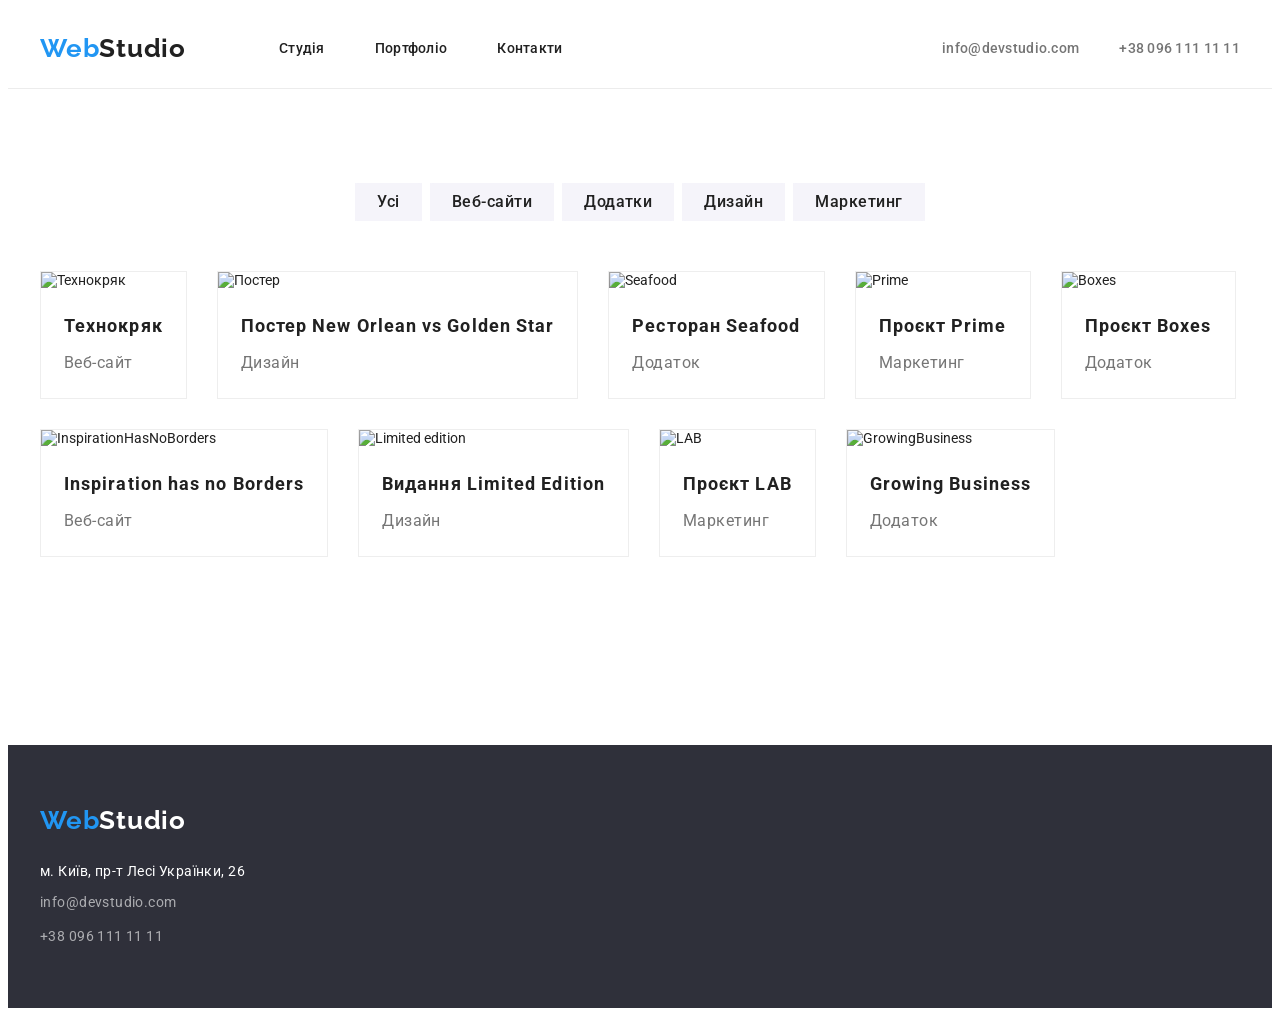
==== portfolio.html @ b3d0643a "Merge 9162e58efedf0355fc0a40fdc72c16f507458ea1 into f60d5aed090811860e480be63fc193bae15590e0" ====
<!DOCTYPE html>
<html lang="en">
<head>
    <meta charset="UTF-8">
    <meta name="viewport" content="width=device-width, initial-scale=1.0">
    <title>Портфоліо</title>
    <link rel="preconnect" href="https://fonts.googleapis.com">
    <link rel="preconnect" href="https://fonts.gstatic.com" crossorigin>
    <link href="https://fonts.googleapis.com/css2?family=Raleway:wght@700&family=Roboto:wght@400;500;700;900&display=swap" rel="stylesheet">
    <link rel="stylesheet" href="css/styles.css">
    <link rel="stylesheet" href="css/modern-normalize.css">   
    </head>
<body>
    <header class="header">
        <div class="container">
        <a href="index.html" class="header-logo">
            Web<span>Studio</span>
        </a>
        <nav>
            <ul class="pages-list">
                <li class="page-link">
                    <a href="index.html">Студія</a>
                </li>
                <li class="page-link">
                    <a href="portfolio.html">Портфоліо</a>
                </li>
                <li class="page-link">
                    <a href="contacts.html">Контакти</a>
                </li>
            </ul>
        </nav>
        <ul class="contacts-info">
            <li>
                <a href="mailto:info@devcare.ua">info@devstudio.com</a>
            </li>
            <li>
                <a href="tel:+380961111111">+38 096 111 11 11</a>
            </li>
        </ul>
        </div>
    </header>
    <main>
        <section class="section portfolio">
            <div class="container">
            <ul class="button-list">
                <li class="button-list-element">
                    <button type="button" class="button-list-buttons">Усі</button>
                </li>
                <li class="button-list-element">
                    <button type="button" class="button-list-buttons">Веб-сайти</button>
                </li>
                <li class="button-list-element">
                    <button type="button" class="button-list-buttons">Додатки</button>
                </li>
                <li class="button-list-element">
                    <button type="button" class="button-list-buttons">Дизайн</button>
                </li>
                <li class="button-list-element">
                    <button type="button" class="button-list-buttons">Маркетинг</button>
                </li>
            </ul>
            <ul class="projects-list">
                <li class="projects-list-element">
                    <img class="projects-list-img" src="img/technoo.jpg" alt="Технокряк" width="370" height="294">
                    <div class="project-info">
                    <h3 class="projects-list-title">Технокряк</h3>
                    <p class="projects-list-text">Веб-сайт</p>
                    </div>
                </li>
                <li class="projects-list-element">
                    <img class="projects-list-img" src="img/neworlean.jpg" alt="Постер" width="370" height="294">
                    <div class="project-info">
                    <h3 class="projects-list-title">Постер New Orlean vs Golden Star</h3>
                    <p class="projects-list-text">Дизайн</p>
                    </div>
                </li>
                <li class="projects-list-element">
                    <img class="projects-list-img" src="img/seafood.jpg" alt="Seafood" width="370" height="294">
                    <div class="project-info">
                    <h3 class="projects-list-title">Ресторан Seafood</h3>
                    <p class="projects-list-text">Додаток</p>
                    </div>
                </li>
                <li class="projects-list-element">
                    <img class="projects-list-img" src="img/prime.jpg" alt="Prime" width="370" height="294">
                    <div class="project-info">
                    <h3 class="projects-list-title">Проєкт Prime</h3>
                    <p class="projects-list-text">Маркетинг</p>
                    </div>
                </li>
                <li class="projects-list-element">
                    <img class="projects-list-img" src="img/boxes.jpg" alt="Boxes" width="370" height="294">
                    <div class="project-info">
                    <h3 class="projects-list-title">Проєкт Boxes</h3>
                    <p class="projects-list-text">Додаток</p>
                    </div>
                </li>
                <li class="projects-list-element">
                    <img class="projects-list-img" src="img/inspiration.jpg" alt="InspirationHasNoBorders" width="370" height="294">
                    <div class="project-info">
                    <h3 class="projects-list-title">Inspiration has no Borders</h3>
                    <p class="projects-list-text">Веб-сайт</p>
                    </div>
                </li>
                <li class="projects-list-element">
                    <img class="projects-list-img" src="img/limited.jpg" alt="Limited edition" width="370" height="294">
                    <div class="project-info">
                    <h3 class="projects-list-title">Видання Limited Edition</h3>
                    <p class="projects-list-text">Дизайн</p>
                    </div>
                </li>
                <li class="projects-list-element">
                    <img class="projects-list-img" src="img/lab.jpg" alt="LAB" width="370" height="294">
                    <div class="project-info">
                    <h3 class="projects-list-title">Проєкт LAB</h3>
                    <p class="projects-list-text">Маркетинг</p>
                    </div>
                </li>
                <li class="projects-list-element">
                    <img class="projects-list-img" src="img/growing.jpg" alt="GrowingBusiness" width="370" height="294">
                    <div class="project-info">
                    <h3 class="projects-list-title">Growing Business</h3>
                    <p class="projects-list-text">Додаток</p>
                    </div>
                </li>
            </ul>
            </div>
        </section>
    </main>
    <footer class="footer">
        <div class="container">
        <a href="index.html" class="footer-logo">
            Web<span>Studio</span>
        </a>
        <address>
            <p class="address">м. Київ, пр-т Лесі Українки, 26</p>
            <ul>
                <li class="footer-contacts">
                    <a href="mailto:info@devstudio.com">info@devstudio.com</a>
                </li>
                <li class="footer-contacts">
                    <a href="tel:+380961111111">+38 096 111 11 11</a>
                </li>
            </ul>
        </address>
        </div>
    </footer>
</body>
</html>
---- css/styles.css ----
:root {
    --black: #212121;
    --white: #ffffff;
    --footer_color: #2f303a;
    --blue: #2196f3;
    --grey: #757575;
    --like_white: #f5f4fa;
    --fonts: "Roboto";
}
    
body {
           font-family: var(--fonts), sans-serif;
    color: var(--black);
    font-style: normal;
    line-height: normal;
    font-size: 14px;
    font-weight: 400;
}

h1, h2, h3, h4, p {
    margin: 0;
}

ul, ol {
    margin: 0;
    padding: 0;
}

li {
    list-style-type: none;
}

address {
    font-style: normal;
}

button {
    font: inherit;
    cursor: pointer;
}

a {
    text-decoration: none;
    color: inherit;
}

.container {
    width: 1200px;
    padding-left: 15px;
    padding-right: 15px;
    margin-left: auto;
    margin-right: auto; 
}

.header {
    height: 80px;
    display: flex;
    align-items: center;
    border-bottom: 1px solid #ececec;
}

.header .container {
    display: flex;
    align-items: center;
}

.header nav {
    margin-left: 93px;
}

.contacts-info {
    display: flex;
    margin-left: auto;
    gap: 40px;
    color: var(--grey);
    font-weight: 500;
    letter-spacing: 0.02em;


    a {
        transition: color 300ms ease-in-out;
    }

    a:hover, a:focus {
        color: var(--blue);
    }
}


.pages-list {
    display: flex;
    gap: 50px;

    a {
        transition: color 300ms ease-in-out;
    }

    a:hover, a:focus {
        color: var(--blue);
    }
}

.page-link {
    a {
        font-weight: 500;
        transition: color 300ms ease-in-out;
        letter-spacing: 0.02em;
    }
    a:hover, a:focus {
        color: var(--blue);
    }
}
.sec1 {
    background-color: var(--footer_color);
    height: 600px;
    display: flex;
    align-items: center;
    text-align: center;
}

.header-logo {
    color: var(--blue);
    > span {
        color: var(--black);
    }
    font-family: Raleway, sans-serif;
    font-size: 26px;
    font-weight: 700;
    letter-spacing: 0.03em;
}

.main-sec1-title {
    color: var(--white);
    text-align: center;
    font-size: 44px;
    font-weight: 900;
    line-height: 1.36;
    letter-spacing: 0.06em;
    text-transform: uppercase;
    margin: auto;
    max-width: 696px;
}

.order-button {
    color: var(--white);
    font-size: 16px;
    font-weight: 700;
    border: none;
    line-height: 1.875;
    letter-spacing: 0.06em;
    border-radius: 4px;
    background: var(--blue);
    box-shadow: 0px 4px 4px 0px rgba(0, 0, 0, 0.15);
    padding: 10px 24px;
    transition: background-color 0.5s;
    cursor: pointer;
    margin-top: 30px;
}

.order-button:hover,
.order-button:focus {
    background-color: var(--blue);
}

.details {
    padding-top: 94px;
    padding-bottom: 94px;
}

.details-list {
    gap: 30px;
    display: flex;
}

.details-list-element {
    max-width: 270px;   
}

.details-list-title {
    font-weight: 700;
    font-size: 14px;
    letter-spacing: 0.03em;
    text-transform: uppercase;
}

.details-list-text {
    color: var(--grey);
    font-size: 14px;
    line-height: 1.71;
    letter-spacing: 0.03em;
    margin-top: 10px;
}

.activities {
    text-align: center;
    padding-bottom: 94px;
}

.activities-title {
    text-align: center;
    font-size: 36px;
    font-weight: 700;
    letter-spacing: 0.03em;
    margin-bottom: 50px;
    
}

.activities-list {
    display: flex;
    gap: 30px;
    justify-content: center;
}

.members {
    background: var(--like_white);
    text-align: center;
    padding-bottom: 94px;
    padding-top: 94px;
}

.members-info {
    padding-bottom: 30px;
}

.members-title {
    font-weight: 700;
    font-size: 36px;
    letter-spacing: 0.03em;
    color: var(--black);
    text-align: center;
    margin-bottom: 50px;
}

.members-list {
    justify-content: center;
    display: flex;
    gap: 30px;
}

.member {
    border-radius: 0px 0px 4px 4px;
    background: var(--white);
    box-shadow: 0px 1px 3px 0px rgba(0, 0, 0, 0.12), 0px 1px 1px 0px rgba(0, 0, 0, 0.14), 0px 2px 1px 0px rgba(0, 0, 0, 0.20);
}

.member-photo {
    margin-bottom: 30px;
}

.member-name{
    text-align: center;
    font-size: 16px;
    font-weight: 500;
    letter-spacing: 0.03em;
    margin-bottom: 10px;
}

.member-spec{
    color: var(--grey);
    text-align: center;
    font-size: 16px;
    letter-spacing: 0.03em;
}

.button-list {  
    margin-bottom: 50px;
    display: flex;
    justify-content: center;
    gap: 8px;
    align-items: center;

    .button-list-element {
    background-color: var(--like_white);
    color: var(--black);
}

button {
    transition: color 300ms ease-in-out, background-color 300ms ease-in-out;
    border: none;
}

button:hover, a:focus {
    color: var(--white);
    background-color: var(--blue);
}
}


.button-list-element {
    background: var(--like_white);
    color: var(--black);
}

button {
    transition: color 300ms ease-in-out, background-color 300ms ease-in-out;
    border: none;
}

button:hover, a:focus {
    color: var(--white);
}

.button-list-buttons {
    color: var(--black);
    background: var(--like_white);
    text-align: center;
    border-radius: 4px;
    font-size: 16px;
    font-weight: 500;
    padding: 6px 22px;
    line-height: 1.62;
    letter-spacing: 0.03em;
}

.projects-list-element {
    border: 1px solid #EEE;
    background: var(--white);
    max-width: 370px;
}

.projects-list-element a{
    display: block;
}

.projects-list-img {
    width: 100%;
}

.projects-list {
    list-style: none;
    display: flex;
    flex-wrap: wrap;
    gap: 30px;
    padding-bottom: 94px;
}

.project-info {
    padding: 20px 23px;
}

.projects-list-title {
    font-size: 18px;
    font-weight: 700;
    line-height: 2;
    letter-spacing: 0.06em;
    margin-bottom: 4px;         
}

.projects-list-text {
    color: var(--grey);
    font-size: 16px;;
    line-height: 1.875;
    letter-spacing: 0.03em;
}

.projects-list-element-text {
    padding: 20px;
    margin: 5px;
}

.footer {
    background-color: var(--footer_color);
}

.footer .container { 
    padding-top: 60px;
    padding-bottom: 60px;
}
    
    .footer-logo {
        color: var(--blue);
        > span {
            color: var(--white);
        }
        font-family: Raleway, sans-serif;
        font-size: 26px;
        font-weight: 700;
        letter-spacing: 0.03em;
        display: inline-block;
        margin-bottom: 28px;
    }

    .footer address ul li:not(:last-child) {
        margin-bottom: 12px;
    }
    .address {
        color: var(--white);
        line-height: 115%;
        letter-spacing: 0.03em;
        margin-bottom: 12px;
    }
    .footer-contacts {
        color: rgba(255,255,255,0.6);
        line-height: 1.6;
        font-style: normal;
        letter-spacing: 0.03em;

        a {
            transition: color 300ms ease-in-out;
        }
        a:hover, a:focus {
            color: var(--blue);
        }
    }

    .portfolio {
        padding-bottom: 94px;
        padding-top: 94px;
    }
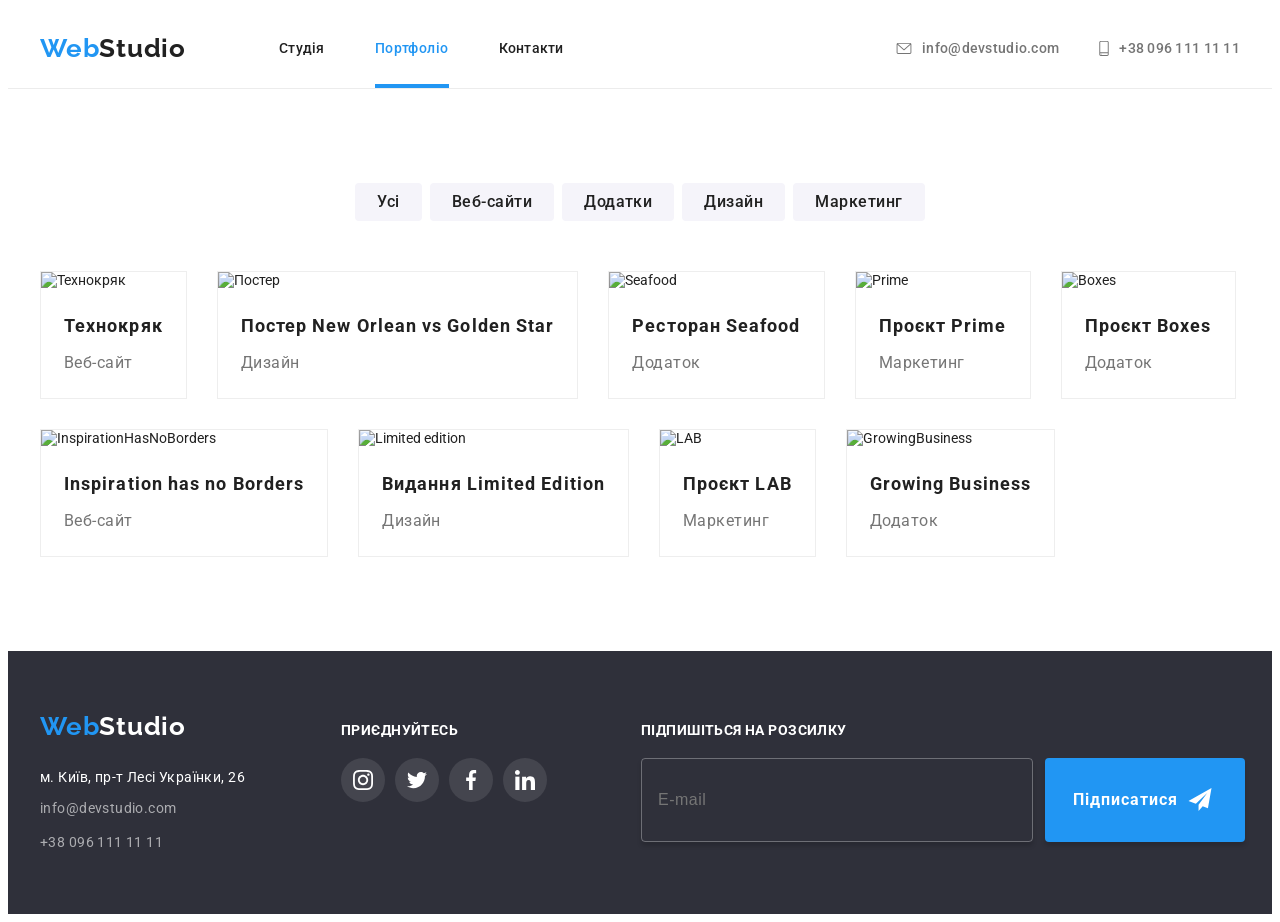
==== commit 30b2878f: "Merge 0ae1a9d1c31da2a1b75b7ce2af7a4370af905260 into cceafec76df90898419808369843868b6c5b30c8" ====
--- a/portfolio.html
+++ b/portfolio.html
@@ -1,149 +1,447 @@
 <!DOCTYPE html>
 <html lang="en">
-<head>
-    <meta charset="UTF-8">
-    <meta name="viewport" content="width=device-width, initial-scale=1.0">
-    <title>Портфоліо</title>
-    <link rel="preconnect" href="https://fonts.googleapis.com">
-    <link rel="preconnect" href="https://fonts.gstatic.com" crossorigin>
-    <link href="https://fonts.googleapis.com/css2?family=Raleway:wght@700&family=Roboto:wght@400;500;700;900&display=swap" rel="stylesheet">
-    <link rel="stylesheet" href="css/styles.css">
-    <link rel="stylesheet" href="css/modern-normalize.css">   
+    <head>
+        <meta charset="UTF-8" />
+        <meta name="viewport" content="width=device-width, initial-scale=1.0" />
+        <title>Портфоліо</title>
+        <link rel="preconnect" href="https://fonts.googleapis.com" />
+        <link rel="preconnect" href="https://fonts.gstatic.com" crossorigin />
+        <link
+            href="https://fonts.googleapis.com/css2?family=Raleway:wght@700&family=Roboto:wght@400;500;700;900&display=swap"
+            rel="stylesheet"
+        />
+        <link rel="stylesheet" href="css/styles.css" />
+        <link rel="stylesheet" href="css/modern-normalize.css" />
     </head>
-<body>
-    <header class="header">
-        <div class="container">
-        <a href="index.html" class="header-logo">
-            Web<span>Studio</span>
-        </a>
-        <nav>
-            <ul class="pages-list">
-                <li class="page-link">
-                    <a href="index.html">Студія</a>
-                </li>
-                <li class="page-link">
-                    <a href="portfolio.html">Портфоліо</a>
-                </li>
-                <li class="page-link">
-                    <a href="contacts.html">Контакти</a>
-                </li>
-            </ul>
-        </nav>
-        <ul class="contacts-info">
-            <li>
-                <a href="mailto:info@devcare.ua">info@devstudio.com</a>
-            </li>
-            <li>
-                <a href="tel:+380961111111">+38 096 111 11 11</a>
-            </li>
-        </ul>
-        </div>
-    </header>
-    <main>
-        <section class="section portfolio">
+    <body>
+        <header class="header">
             <div class="container">
-            <ul class="button-list">
-                <li class="button-list-element">
-                    <button type="button" class="button-list-buttons">Усі</button>
-                </li>
-                <li class="button-list-element">
-                    <button type="button" class="button-list-buttons">Веб-сайти</button>
-                </li>
-                <li class="button-list-element">
-                    <button type="button" class="button-list-buttons">Додатки</button>
-                </li>
-                <li class="button-list-element">
-                    <button type="button" class="button-list-buttons">Дизайн</button>
-                </li>
-                <li class="button-list-element">
-                    <button type="button" class="button-list-buttons">Маркетинг</button>
-                </li>
-            </ul>
-            <ul class="projects-list">
-                <li class="projects-list-element">
-                    <img class="projects-list-img" src="img/technoo.jpg" alt="Технокряк" width="370" height="294">
-                    <div class="project-info">
-                    <h3 class="projects-list-title">Технокряк</h3>
-                    <p class="projects-list-text">Веб-сайт</p>
+                <a href="index.html" class="header-logo">
+                    Web<span>Studio</span>
+                </a>
+                <nav>
+                    <ul class="pages-list">
+                        <li>
+                            <a href="index.html" class="page-link">Студія</a>
+                        </li>
+                        <li>
+                            <a href="portfolio.html" class="page-link-active"
+                                >Портфоліо</a
+                            >
+                        </li>
+                        <li>
+                            <a href="contacts.html" class="page-link"
+                                >Контакти</a
+                            >
+                        </li>
+                    </ul>
+                </nav>
+                <ul class="contacts-info">
+                    <li>
+                        <a
+                            href="mailto:info@devstudio.com"
+                            class="contact-link"
+                        >
+                            <svg class="header-icon" width="16" height="12">
+                                <use
+                                    href="./img/svg/icons.svg#icon-envelope"
+                                ></use>
+                            </svg>
+                            info@devstudio.com</a
+                        >
+                    </li>
+                    <li>
+                        <a href="tel:+380961111111" class="contact-link">
+                            <svg class="header-icon" width="10" height="16">
+                                <use
+                                    href="./img/svg/icons.svg#icon-smartphone"
+                                ></use>
+                            </svg>
+                            +38 096 111 11 11</a
+                        >
+                    </li>
+                </ul>
+            </div>
+        </header>
+        <main>
+            <section class="section portfolio">
+                <div class="container">
+                    <ul class="button-list">
+                        <li class="button-list-element">
+                            <button type="button" class="button-list-buttons">
+                                Усі
+                            </button>
+                        </li>
+                        <li class="button-list-element">
+                            <button type="button" class="button-list-buttons">
+                                Веб-сайти
+                            </button>
+                        </li>
+                        <li class="button-list-element">
+                            <button type="button" class="button-list-buttons">
+                                Додатки
+                            </button>
+                        </li>
+                        <li class="button-list-element">
+                            <button type="button" class="button-list-buttons">
+                                Дизайн
+                            </button>
+                        </li>
+                        <li class="button-list-element">
+                            <button type="button" class="button-list-buttons">
+                                Маркетинг
+                            </button>
+                        </li>
+                    </ul>
+                    <ul class="projects-list">
+                        <li class="projects-list-element">
+                            <a href="#" class="project-link">
+                                <div class="projects-wrap">
+                                    <img
+                                        class="projects-list-img"
+                                        src="img/technoo.jpg"
+                                        alt="Технокряк"
+                                        width="370"
+                                        height="294"
+                                    />
+                                    <p class="projects-text-cover">
+                                        Ресурс пропонує комплексні пропозиції з
+                                        різним рівнем функціоналу та сервісів.
+                                        Все це дозволить відвідувачу отримати
+                                        вичерпні відомості про компанію чи
+                                        приватну особу.
+                                    </p>
+                                </div>
+                                <div class="project-info">
+                                    <h3 class="projects-list-title">
+                                        Технокряк
+                                    </h3>
+                                    <p class="projects-list-text">Веб-сайт</p>
+                                </div>
+                            </a>
+                        </li>
+                        <li class="projects-list-element">
+                            <a href="#" class="project-link">
+                                <div class="projects-wrap">
+                                    <img
+                                        class="projects-list-img"
+                                        src="img/neworlean.jpg"
+                                        alt="Постер"
+                                        width="370"
+                                        height="294"
+                                    />
+                                    <p class="projects-text-cover">
+                                        Ресурс пропонує комплексні пропозиції з
+                                        різним рівнем функціоналу та сервісів.
+                                        Все це дозволить відвідувачу отримати
+                                        вичерпні відомості про компанію чи
+                                        приватну особу.
+                                    </p>
+                                </div>
+                                <div class="project-info">
+                                    <h3 class="projects-list-title">
+                                        Постер New Orlean vs Golden Star
+                                    </h3>
+                                    <p class="projects-list-text">Дизайн</p>
+                                </div>
+                            </a>
+                        </li>
+                        <li class="projects-list-element">
+                            <a href="#" class="project-link">
+                                <div class="projects-wrap">
+                                    <img
+                                        class="projects-list-img"
+                                        src="img/seafood.jpg"
+                                        alt="Seafood"
+                                        width="370"
+                                        height="294"
+                                    />
+                                    <p class="projects-text-cover">
+                                        Ресурс пропонує комплексні пропозиції з
+                                        різним рівнем функціоналу та сервісів.
+                                        Все це дозволить відвідувачу отримати
+                                        вичерпні відомості про компанію чи
+                                        приватну особу.
+                                    </p>
+                                </div>
+                                <div class="project-info">
+                                    <h3 class="projects-list-title">
+                                        Ресторан Seafood
+                                    </h3>
+                                    <p class="projects-list-text">Додаток</p>
+                                </div>
+                            </a>
+                        </li>
+                        <li class="projects-list-element">
+                            <a href="#" class="project-link">
+                                <div class="projects-wrap">
+                                    <img
+                                        class="projects-list-img"
+                                        src="img/prime.jpg"
+                                        alt="Prime"
+                                        width="370"
+                                        height="294"
+                                    />
+                                    <p class="projects-text-cover">
+                                        Ресурс пропонує комплексні пропозиції з
+                                        різним рівнем функціоналу та сервісів.
+                                        Все це дозволить відвідувачу отримати
+                                        вичерпні відомості про компанію чи
+                                        приватну особу.
+                                    </p>
+                                </div>
+                                <div class="project-info">
+                                    <h3 class="projects-list-title">
+                                        Проєкт Prime
+                                    </h3>
+                                    <p class="projects-list-text">Маркетинг</p>
+                                </div>
+                            </a>
+                        </li>
+                        <li class="projects-list-element">
+                            <a href="#" class="project-link">
+                                <div class="projects-wrap">
+                                    <img
+                                        class="projects-list-img"
+                                        src="img/boxes.jpg"
+                                        alt="Boxes"
+                                        width="370"
+                                        height="294"
+                                    />
+                                    <p class="projects-text-cover">
+                                        Ресурс пропонує комплексні пропозиції з
+                                        різним рівнем функціоналу та сервісів.
+                                        Все це дозволить відвідувачу отримати
+                                        вичерпні відомості про компанію чи
+                                        приватну особу.
+                                    </p>
+                                </div>
+                                <div class="project-info">
+                                    <h3 class="projects-list-title">
+                                        Проєкт Boxes
+                                    </h3>
+                                    <p class="projects-list-text">Додаток</p>
+                                </div>
+                            </a>
+                        </li>
+                        <li class="projects-list-element">
+                            <a href="#" class="project-link">
+                                <div class="projects-wrap">
+                                    <img
+                                        class="projects-list-img"
+                                        src="img/inspiration.jpg"
+                                        alt="InspirationHasNoBorders"
+                                        width="370"
+                                        height="294"
+                                    />
+                                    <p class="projects-text-cover">
+                                        Ресурс пропонує комплексні пропозиції з
+                                        різним рівнем функціоналу та сервісів.
+                                        Все це дозволить відвідувачу отримати
+                                        вичерпні відомості про компанію чи
+                                        приватну особу.
+                                    </p>
+                                </div>
+                                <div class="project-info">
+                                    <h3 class="projects-list-title">
+                                        Inspiration has no Borders
+                                    </h3>
+                                    <p class="projects-list-text">Веб-сайт</p>
+                                </div>
+                            </a>
+                        </li>
+                        <li class="projects-list-element">
+                            <a href="#" class="project-link">
+                                <div class="projects-wrap">
+                                    <img
+                                        class="projects-list-img"
+                                        src="img/limited.jpg"
+                                        alt="Limited edition"
+                                        width="370"
+                                        height="294"
+                                    />
+                                    <p class="projects-text-cover">
+                                        Ресурс пропонує комплексні пропозиції з
+                                        різним рівнем функціоналу та сервісів.
+                                        Все це дозволить відвідувачу отримати
+                                        вичерпні відомості про компанію чи
+                                        приватну особу.
+                                    </p>
+                                </div>
+                                <div class="project-info">
+                                    <h3 class="projects-list-title">
+                                        Видання Limited Edition
+                                    </h3>
+                                    <p class="projects-list-text">Дизайн</p>
+                                </div>
+                            </a>
+                        </li>
+                        <li class="projects-list-element">
+                            <a href="#" class="project-link">
+                                <div class="projects-wrap">
+                                    <img
+                                        class="projects-list-img"
+                                        src="img/lab.jpg"
+                                        alt="LAB"
+                                        width="370"
+                                        height="294"
+                                    />
+                                    <p class="projects-text-cover">
+                                        Ресурс пропонує комплексні пропозиції з
+                                        різним рівнем функціоналу та сервісів.
+                                        Все це дозволить відвідувачу отримати
+                                        вичерпні відомості про компанію чи
+                                        приватну особу.
+                                    </p>
+                                </div>
+                                <div class="project-info">
+                                    <h3 class="projects-list-title">
+                                        Проєкт LAB
+                                    </h3>
+                                    <p class="projects-list-text">Маркетинг</p>
+                                </div>
+                            </a>
+                        </li>
+                        <li class="projects-list-element">
+                            <a href="#" class="project-link">
+                                <div class="projects-wrap">
+                                    <img
+                                        class="projects-list-img"
+                                        src="img/growing.jpg"
+                                        alt="GrowingBusiness"
+                                        width="370"
+                                        height="294"
+                                    />
+                                    <p class="projects-text-cover">
+                                        Ресурс пропонує комплексні пропозиції з
+                                        різним рівнем функціоналу та сервісів.
+                                        Все це дозволить відвідувачу отримати
+                                        вичерпні відомості про компанію чи
+                                        приватну особу.
+                                    </p>
+                                </div>
+                                <div class="project-info">
+                                    <h3 class="projects-list-title">
+                                        Growing Business
+                                    </h3>
+                                    <p class="projects-list-text">Додаток</p>
+                                </div>
+                            </a>
+                        </li>
+                    </ul>
+                </div>
+            </section>
+        </main>
+        <footer class="footer">
+            <div class="container">
+                <div class="footer-wrapper">
+                    <div class="footer-info">
+                        <a href="index.html" class="footer-logo">
+                            Web<span>Studio</span>
+                        </a>
+                        <address>
+                            <p class="address">
+                                м. Київ, пр-т Лесі Українки, 26
+                            </p>
+                            <ul>
+                                <li class="footer-contacts">
+                                    <a href="mailto:info@devstudio.com"
+                                        >info@devstudio.com</a
+                                    >
+                                </li>
+                                <li class="footer-contacts">
+                                    <a href="tel:+380961111111"
+                                        >+38 096 111 11 11</a
+                                    >
+                                </li>
+                            </ul>
+                        </address>
                     </div>
-                </li>
-                <li class="projects-list-element">
-                    <img class="projects-list-img" src="img/neworlean.jpg" alt="Постер" width="370" height="294">
-                    <div class="project-info">
-                    <h3 class="projects-list-title">Постер New Orlean vs Golden Star</h3>
-                    <p class="projects-list-text">Дизайн</p>
+                    <div class="footer-social">
+                        <p class="footer-joinus">Приєднуйтесь</p>
+                        <ul class="footer-social-links">
+                            <li>
+                                <a
+                                    class="footer-social-links-icons"
+                                    href="https://www.instagram.com"
+                                    rel="nofollow"
+                                >
+                                    <svg width="20" height="20">
+                                        <use
+                                            href="./img/svg/icons.svg#icon-instagram"
+                                        ></use>
+                                    </svg>
+                                </a>
+                            </li>
+                            <li>
+                                <a
+                                    class="footer-social-links-icons"
+                                    href="https://x.com"
+                                    rel="nofollow"
+                                >
+                                    <svg width="20" height="20">
+                                        <use
+                                            href="./img/svg/icons.svg#icon-twitter"
+                                        ></use>
+                                    </svg>
+                                </a>
+                            </li>
+                            <li>
+                                <a
+                                    class="footer-social-links-icons"
+                                    href="https://www.facebook.com"
+                                    rel="nofollow"
+                                >
+                                    <svg width="20" height="20">
+                                        <use
+                                            href="./img/svg/icons.svg#icon-facebook"
+                                        ></use>
+                                    </svg>
+                                </a>
+                            </li>
+                            <li>
+                                <a
+                                    class="footer-social-links-icons"
+                                    href="https://linkedin.com"
+                                    rel="nofollow"
+                                >
+                                    <svg width="20" height="20">
+                                        <use
+                                            href="./img/svg/icons.svg#icon-linkedin"
+                                        ></use>
+                                    </svg>
+                                </a>
+                            </li>
+                        </ul>
                     </div>
-                </li>
-                <li class="projects-list-element">
-                    <img class="projects-list-img" src="img/seafood.jpg" alt="Seafood" width="370" height="294">
-                    <div class="project-info">
-                    <h3 class="projects-list-title">Ресторан Seafood</h3>
-                    <p class="projects-list-text">Додаток</p>
+                    <div class="subscribe">
+                        <p class="subscribe-text">Підпишіться на розсилку</p>
+                        <form class="subscribe-form">
+                            <label class="subscribe-label-input">
+                                <span class="visually-hidden">Email</span>
+                                <input
+                                    type="email"
+                                    class="subscribe-input"
+                                    required
+                                    placeholder="E-mail"
+                                />
+                            </label>
+                            <button type="submit" class="subscribe-btn">
+                                Підписатися
+                                <svg
+                                    class="subscribe-btn-svg"
+                                    width="24"
+                                    height="24"
+                                >
+                                    <use
+                                        href="./img/svg/icons.svg#icon-send"
+                                    ></use>
+                                </svg>
+                            </button>
+                        </form>
                     </div>
-                </li>
-                <li class="projects-list-element">
-                    <img class="projects-list-img" src="img/prime.jpg" alt="Prime" width="370" height="294">
-                    <div class="project-info">
-                    <h3 class="projects-list-title">Проєкт Prime</h3>
-                    <p class="projects-list-text">Маркетинг</p>
-                    </div>
-                </li>
-                <li class="projects-list-element">
-                    <img class="projects-list-img" src="img/boxes.jpg" alt="Boxes" width="370" height="294">
-                    <div class="project-info">
-                    <h3 class="projects-list-title">Проєкт Boxes</h3>
-                    <p class="projects-list-text">Додаток</p>
-                    </div>
-                </li>
-                <li class="projects-list-element">
-                    <img class="projects-list-img" src="img/inspiration.jpg" alt="InspirationHasNoBorders" width="370" height="294">
-                    <div class="project-info">
-                    <h3 class="projects-list-title">Inspiration has no Borders</h3>
-                    <p class="projects-list-text">Веб-сайт</p>
-                    </div>
-                </li>
-                <li class="projects-list-element">
-                    <img class="projects-list-img" src="img/limited.jpg" alt="Limited edition" width="370" height="294">
-                    <div class="project-info">
-                    <h3 class="projects-list-title">Видання Limited Edition</h3>
-                    <p class="projects-list-text">Дизайн</p>
-                    </div>
-                </li>
-                <li class="projects-list-element">
-                    <img class="projects-list-img" src="img/lab.jpg" alt="LAB" width="370" height="294">
-                    <div class="project-info">
-                    <h3 class="projects-list-title">Проєкт LAB</h3>
-                    <p class="projects-list-text">Маркетинг</p>
-                    </div>
-                </li>
-                <li class="projects-list-element">
-                    <img class="projects-list-img" src="img/growing.jpg" alt="GrowingBusiness" width="370" height="294">
-                    <div class="project-info">
-                    <h3 class="projects-list-title">Growing Business</h3>
-                    <p class="projects-list-text">Додаток</p>
-                    </div>
-                </li>
-            </ul>
+                </div>
             </div>
-        </section>
-    </main>
-    <footer class="footer">
-        <div class="container">
-        <a href="index.html" class="footer-logo">
-            Web<span>Studio</span>
-        </a>
-        <address>
-            <p class="address">м. Київ, пр-т Лесі Українки, 26</p>
-            <ul>
-                <li class="footer-contacts">
-                    <a href="mailto:info@devstudio.com">info@devstudio.com</a>
-                </li>
-                <li class="footer-contacts">
-                    <a href="tel:+380961111111">+38 096 111 11 11</a>
-                </li>
-            </ul>
-        </address>
-        </div>
-    </footer>
-</body>
-</html>+        </footer>
+    </body>
+</html>
--- a/css/styles.css
+++ b/css/styles.css
@@ -7,9 +7,9 @@
     --like_white: #f5f4fa;
     --fonts: "Roboto";
 }
-    
+
 body {
-           font-family: var(--fonts), sans-serif;
+    font-family: var(--fonts), sans-serif;
     color: var(--black);
     font-style: normal;
     line-height: normal;
@@ -17,11 +17,16 @@
     font-weight: 400;
 }
 
-h1, h2, h3, h4, p {
+h1,
+h2,
+h3,
+h4,
+p {
     margin: 0;
 }
 
-ul, ol {
+ul,
+ol {
     margin: 0;
     padding: 0;
 }
@@ -49,7 +54,7 @@
     padding-left: 15px;
     padding-right: 15px;
     margin-left: auto;
-    margin-right: auto; 
+    margin-right: auto;
 }
 
 .header {
@@ -76,46 +81,69 @@
     font-weight: 500;
     letter-spacing: 0.02em;
 
-
     a {
         transition: color 300ms ease-in-out;
     }
 
-    a:hover, a:focus {
+    a:hover,
+    a:focus {
         color: var(--blue);
     }
 }
 
-
 .pages-list {
     display: flex;
     gap: 50px;
-
-    a {
-        transition: color 300ms ease-in-out;
-    }
-
-    a:hover, a:focus {
-        color: var(--blue);
-    }
 }
 
 .page-link {
-    a {
-        font-weight: 500;
-        transition: color 300ms ease-in-out;
-        letter-spacing: 0.02em;
-    }
-    a:hover, a:focus {
-        color: var(--blue);
-    }
-}
+    position: relative;
+    color: #212121;
+    text-decoration: none;
+    line-height: 1.14;
+    font-weight: 500;
+    transition: color 250ms cubic-bezier(0.4, 0, 0.2, 1);
+    letter-spacing: 0.02em;
+}
+
+.page-link-active {
+    position: relative;
+    font-size: 14px;
+    font-weight: 500;
+    letter-spacing: 0.03em;
+    word-wrap: break-word;
+    color: var(--blue);
+}
+
+.page-link:hover,
+.page-link:focus,
+.page-link.current {
+    color: var(--blue);
+}
+
+.page-link-active::after {
+    position: absolute;
+    content: "";
+    bottom: -32px;
+    display: block;
+    left: 0;
+    border: 2px;
+    width: 100%;
+    height: 4px;
+    background-color: var(--blue);
+}
+
 .sec1 {
     background-color: var(--footer_color);
     height: 600px;
     display: flex;
     align-items: center;
     text-align: center;
+    justify-content: center;
+    flex-direction: column;
+    background: linear-gradient(rgba(47, 48, 58, 0.4), rgba(47, 48, 58, 0.4)),
+        url("../img/backgroundformain.jpg");
+    background-size: cover;
 }
 
 .header-logo {
@@ -173,7 +201,7 @@
 }
 
 .details-list-element {
-    max-width: 270px;   
+    max-width: 270px;
 }
 
 .details-list-title {
@@ -190,6 +218,15 @@
     letter-spacing: 0.03em;
     margin-top: 10px;
 }
+.details-list-icon {
+    display: flex;
+    justify-content: center;
+    align-items: center;
+    padding: 25px 100px;
+    margin-bottom: 30px;
+    background-color: var(--like_white);
+    border-radius: 4px;
+}
 
 .activities {
     text-align: center;
@@ -202,13 +239,44 @@
     font-weight: 700;
     letter-spacing: 0.03em;
     margin-bottom: 50px;
-    
 }
 
 .activities-list {
     display: flex;
     gap: 30px;
     justify-content: center;
+}
+
+.activities-list-element {
+    position: relative;
+}
+
+.activities-list-element img {
+    display: block;
+}
+
+.activities-box {
+    display: flex;
+    height: 70px;
+    align-content: space-around;
+    justify-content: space-around;
+    align-items: center;
+    position: absolute;
+    width: 100%;
+    left: 0;
+    bottom: 0;
+    padding: 27px 0;
+    background: rgba(47, 48, 58, 0.8);
+}
+
+.activities-text {
+    font-size: 14px;
+    font-weight: 700;
+    line-height: 1.14;
+    text-align: center;
+    text-transform: uppercase;
+    letter-spacing: 0.03em;
+    color: var(--white);
 }
 
 .members {
@@ -219,7 +287,7 @@
 }
 
 .members-info {
-    padding-bottom: 30px;
+    padding: 30px;
 }
 
 .members-title {
@@ -240,14 +308,11 @@
 .member {
     border-radius: 0px 0px 4px 4px;
     background: var(--white);
-    box-shadow: 0px 1px 3px 0px rgba(0, 0, 0, 0.12), 0px 1px 1px 0px rgba(0, 0, 0, 0.14), 0px 2px 1px 0px rgba(0, 0, 0, 0.20);
-}
-
-.member-photo {
-    margin-bottom: 30px;
-}
-
-.member-name{
+    box-shadow: 0px 1px 3px 0px rgba(0, 0, 0, 0.12),
+        0px 1px 1px 0px rgba(0, 0, 0, 0.14), 0px 2px 1px 0px rgba(0, 0, 0, 0.2);
+}
+
+.member-name {
     text-align: center;
     font-size: 16px;
     font-weight: 500;
@@ -255,23 +320,60 @@
     margin-bottom: 10px;
 }
 
-.member-spec{
+.member-spec {
     color: var(--grey);
     text-align: center;
     font-size: 16px;
     letter-spacing: 0.03em;
 }
 
-.button-list {  
+.members-social-links {
+    display: flex;
+    justify-content: space-between;
+    margin-top: 16px;
+}
+
+.members-social-links li {
+    width: 44px;
+    height: 44px;
+}
+
+.social-links-icons {
+    display: flex;
+    justify-content: center;
+    align-items: center;
+    width: 100%;
+    height: 100%;
+    border-radius: 50%;
+    color: #afb1b8;
+    fill: currentColor;
+    transition: color 300ms ease-in-out, background-color 300ms ease-in-out;
+}
+
+a.social-links-icons:hover,
+a.social-links-icons:focus {
+    background-color: var(--blue);
+    color: var(--white);
+    outline: none;
+}
+
+.button-list {
     margin-bottom: 50px;
     display: flex;
     justify-content: center;
     gap: 8px;
     align-items: center;
 
-    .button-list-element {
-    background-color: var(--like_white);
-    color: var(--black);
+    button {
+        transition: color 300ms ease-in-out, background-color 300ms ease-in-out;
+        border: none;
+    }
+
+    button:hover,
+    a:focus {
+        color: var(--white);
+        background-color: var(--blue);
+    }
 }
 
 button {
@@ -279,24 +381,8 @@
     border: none;
 }
 
-button:hover, a:focus {
-    color: var(--white);
-    background-color: var(--blue);
-}
-}
-
-
-.button-list-element {
-    background: var(--like_white);
-    color: var(--black);
-}
-
-button {
-    transition: color 300ms ease-in-out, background-color 300ms ease-in-out;
-    border: none;
-}
-
-button:hover, a:focus {
+button:hover,
+button:focus {
     color: var(--white);
 }
 
@@ -312,14 +398,23 @@
     letter-spacing: 0.03em;
 }
 
+.button-list-buttons:hover,
+.button-list-buttons:focus {
+    background-color: var(--blue);
+    color: var(--white);
+    box-shadow: 0px 3px 1px rgba(0, 0, 0, 0.1), 0px 1px 2px rgba(0, 0, 0, 0.08),
+        0px 2px 2px rgba(0, 0, 0, 0.12);
+}
+
 .projects-list-element {
-    border: 1px solid #EEE;
+    border: 1px solid #eee;
     background: var(--white);
     max-width: 370px;
 }
 
-.projects-list-element a{
-    display: block;
+.projects-list-element a {
+    display: inline-block;
+    transition: box-shadow 300ms ease-in-out;
 }
 
 .projects-list-img {
@@ -331,7 +426,6 @@
     display: flex;
     flex-wrap: wrap;
     gap: 30px;
-    padding-bottom: 94px;
 }
 
 .project-info {
@@ -343,12 +437,12 @@
     font-weight: 700;
     line-height: 2;
     letter-spacing: 0.06em;
-    margin-bottom: 4px;         
+    margin-bottom: 4px;
 }
 
 .projects-list-text {
     color: var(--grey);
-    font-size: 16px;;
+    font-size: 16px;
     line-height: 1.875;
     letter-spacing: 0.03em;
 }
@@ -358,54 +452,474 @@
     margin: 5px;
 }
 
+.project-link {
+    display: block;
+    text-decoration: none;
+}
+
+.project-link:hover,
+.project-link:focus {
+    box-shadow: 0px 1px 1px rgba(0, 0, 0, 0.12), 0px 4px 4px rgba(0, 0, 0, 0.06),
+        1px 4px 6px rgba(0, 0, 0, 0.16);
+}
+
+.projects-wrap {
+    position: relative;
+    overflow: hidden;
+}
+
+.projects-text-cover {
+    position: absolute;
+    top: 0;
+    left: 0;
+    height: 101%;
+    width: 100%;
+    font-size: 18px;
+    line-height: 1.56;
+    background-color: rgba(33, 150, 243, 0.9);
+    color: #ffffff;
+    padding: 63px 24px;
+    transform: translateY(100%);
+    transition: transform 250ms cubic-bezier(0.4, 0, 0.2, 1);
+}
+
+.projects-list-element:hover .projects-text-cover,
+.projects-list-element:focus .projects-text-cover {
+    transform: translateY(0);
+}
+
 .footer {
     background-color: var(--footer_color);
 }
 
-.footer .container { 
+.footer .container {
     padding-top: 60px;
     padding-bottom: 60px;
 }
-    
-    .footer-logo {
+
+.footer-logo {
+    color: var(--blue);
+    > span {
+        color: var(--white);
+    }
+    font-family: Raleway, sans-serif;
+    font-size: 26px;
+    font-weight: 700;
+    letter-spacing: 0.03em;
+    display: inline-block;
+    margin-bottom: 28px;
+}
+
+.footer address ul li:not(:last-child) {
+    margin-bottom: 12px;
+}
+.address {
+    width: 207px;
+    color: var(--white);
+    line-height: 115%;
+    letter-spacing: 0.03em;
+    margin-bottom: 12px;
+}
+.footer-contacts {
+    color: rgba(255, 255, 255, 0.6);
+    line-height: 1.6;
+    font-style: normal;
+    letter-spacing: 0.03em;
+
+    a {
+        transition: color 300ms ease-in-out;
+    }
+    a:hover,
+    a:focus {
         color: var(--blue);
-        > span {
-            color: var(--white);
-        }
-        font-family: Raleway, sans-serif;
-        font-size: 26px;
-        font-weight: 700;
-        letter-spacing: 0.03em;
-        display: inline-block;
-        margin-bottom: 28px;
     }
-
-    .footer address ul li:not(:last-child) {
-        margin-bottom: 12px;
-    }
-    .address {
-        color: var(--white);
-        line-height: 115%;
-        letter-spacing: 0.03em;
-        margin-bottom: 12px;
-    }
-    .footer-contacts {
-        color: rgba(255,255,255,0.6);
-        line-height: 1.6;
-        font-style: normal;
-        letter-spacing: 0.03em;
-
-        a {
-            transition: color 300ms ease-in-out;
-        }
-        a:hover, a:focus {
-            color: var(--blue);
-        }
-    }
-
-    .portfolio {
-        padding-bottom: 94px;
-        padding-top: 94px;
-    }
-    
-    
+}
+
+.footer-joinus {
+    color: var(--white);
+    font-weight: 700;
+    letter-spacing: 0.03em;
+    text-transform: uppercase;
+    margin-bottom: 20px;
+}
+
+.footer-social-links {
+    display: flex;
+    width: 100%;
+    gap: 10px;
+    justify-content: center;
+}
+
+.footer-social-links li {
+    height: 44px;
+    width: 44px;
+}
+
+.footer-social-links-icons {
+    display: flex;
+    align-items: center;
+    justify-content: center;
+    width: 100%;
+    height: 100%;
+    border-radius: 50%;
+    background: rgba(255, 255, 255, 0.1);
+    color: var(--white);
+    fill: currentColor;
+    transition: color 0.5s, background-color 0.5s;
+}
+
+.footer-social-links-icons:hover,
+.footer-social-links-icons:focus {
+    color: var(--white);
+    background-color: var(--blue);
+    fill: currentColor;
+}
+
+.portfolio {
+    padding-bottom: 94px;
+    padding-top: 94px;
+}
+
+.contact-link {
+    color: var(--grey);
+    display: flex;
+    align-items: center;
+    font-weight: 500;
+    letter-spacing: 0.02em;
+    transition: color 300ms ease-in-out;
+}
+
+.header-icon {
+    margin-right: 10px;
+    align-self: center;
+    fill: currentColor;
+}
+
+.client {
+    width: 170px;
+}
+.top-clients {
+    text-align: center;
+    padding: 94px 0;
+    margin: 0;
+}
+
+.top-clients-list {
+    display: flex;
+    gap: 30px;
+    justify-content: center;
+}
+
+.top-clients-title {
+    color: var(--black);
+    font-size: 36px;
+    font-weight: 700;
+    letter-spacing: 0.03em;
+    margin-bottom: 50px;
+    word-wrap: break-word;
+}
+
+.client a {
+    width: 100%;
+    height: 92px;
+    border-radius: 4px;
+    border: 1px #afb1b8 solid;
+    display: flex;
+    justify-content: center;
+    align-items: center;
+    color: #afb1b8;
+    transition: color 0.5s, border 0.5s;
+}
+
+.client a:hover,
+.client a:focus {
+    color: var(--blue);
+    border: 1px var(--blue) solid;
+}
+
+.client-logo {
+    width: 106px;
+    height: 60px;
+    fill: currentColor;
+    transition: fill 0.5s;
+}
+
+.footer-wrapper {
+    display: flex;
+    align-items: baseline;
+    gap: 94px;
+}
+
+.backdrop {
+    position: fixed;
+    top: 0;
+    left: 0;
+    width: 100%;
+    height: 100%;
+    background-color: rgba(0, 0, 0, 0.2);
+    opacity: 1;
+    transition-duration: 250ms;
+    transition-timing-function: cubic-bezier(0.4, 0, 0.2, 1);
+    z-index: 1;
+}
+
+.backdrop.is-hidden {
+    opacity: 0;
+    pointer-events: none;
+}
+
+.modal {
+    position: absolute;
+    top: 50%;
+    left: 50%;
+    transform: translate(-50%, -50%);
+    padding: 40px;
+    min-width: 528px;
+    min-height: 581px;
+    background-color: var(--white);
+    opacity: 1;
+    border-radius: 4px;
+    box-shadow: 0px 2px 1px 0px rgba(0, 0, 0, 0.2),
+        0px 1px 1px 0px rgba(0, 0, 0, 0.14), 0px 1px 3px 0px rgba(0, 0, 0, 0.12);
+    transition-duration: 250ms;
+    transition-timing-function: cubic-bezier(0.4, 0, 0.2, 1);
+}
+
+.modal-close-btn {
+    display: flex;
+    position: absolute;
+    top: 8px;
+    right: 8px;
+    width: 30px;
+    height: 30px;
+    align-items: center;
+    border-radius: 50%;
+    background-color: var(--white);
+    border: 1px solid rgba(0, 0, 0, 0.1);
+    cursor: pointer;
+}
+
+.modal_icon {
+    width: 18px;
+    height: 18px;
+    fill: var(--black);
+    transition: fill 0.5s;
+}
+
+.modal-close-btn:hover .modal_icon,
+.modal-close-btn:focus .modal_icon {
+    fill: var(--blue);
+}
+
+.modal-form {
+    display: flex;
+    flex-wrap: wrap;
+    flex-direction: column;
+}
+
+.modal-title {
+    color: var(--black);
+    font-size: 20px;
+    font-weight: 700;
+    letter-spacing: 0.03em;
+    margin-bottom: 12px;
+    text-align: center;
+}
+
+.label-text {
+    display: block;
+    margin-bottom: 4px;
+}
+
+.form-label {
+    outline: none;
+}
+.form-li {
+    margin-top: 5px;
+    margin-bottom: 5px;
+}
+
+.form-input {
+    border: 1px solid rgba(33, 33, 33, 0.2);
+    border-radius: 4px;
+    width: 100%;
+    height: 40px;
+    padding-left: 42px;
+    cursor: pointer;
+    outline: none;
+    transition: border-color 250ms cubic-bezier(0.4, 0, 0.2, 1),
+        fill 250ms cubic-bezier(0.4, 0, 0.2, 1);
+}
+
+.form_textarea {
+    height: 120px;
+    width: 100%;
+    border-radius: 4px;
+    border: 1px #21212133 solid;
+    font-size: 12px;
+    font-weight: 400;
+    letter-spacing: 0.01em;
+    padding: 11px 12px;
+    resize: none;
+}
+
+.form-input:focus + .form-icon,
+.form-input:hover + .form-icon {
+    color: var(--blue);
+}
+
+.form-input:hover,
+.form-input:focus,
+.form_textarea:hover,
+.form_textarea:focus {
+    outline: 1px var(--blue) solid;
+}
+
+.form-label {
+    color: var(--grey);
+    font-size: 12px;
+    font-weight: 400;
+    letter-spacing: 0.01em;
+    position: relative;
+}
+
+.form-label:not(:first-child) {
+    margin-top: 10px;
+}
+
+.form-icon {
+    position: absolute;
+    color: var(--black);
+    bottom: 11px;
+    left: 12px;
+    transition: color 300ms ease-in-out;
+}
+
+.checkbox-div {
+    margin-top: 20px;
+    justify-content: center;
+    display: flex;
+    gap: 9px;
+}
+
+.form-a {
+    text-decoration: underline;
+    color: var(--blue);
+}
+
+.input-accept:checked + .label-accept::before {
+    user-select: none;
+    background-color: var(--blue);
+    border: none;
+    background-image: url(../img/svg/icons.svg#icon-check);
+    background-repeat: no-repeat;
+    background-position: center;
+}
+.input-accept:focus + .label-accept::before {
+    user-select: none;
+    border-color: var(--blue);
+}
+.button-form-div {
+    display: inline-block;
+    text-align: center;
+    margin-top: 30px;
+}
+
+.form-button {
+    background: var(--blue);
+    box-shadow: 0px 4px 4px rgba(0, 0, 0, 0.15);
+    border-radius: 4px;
+    border: none;
+    cursor: pointer;
+    padding: 10px 52px;
+    color: var(--white);
+    font-size: 16px;
+    font-weight: 700;
+    line-height: 1.875;
+    letter-spacing: 0.06em;
+    transition: background-color 300ms ease-in-out;
+}
+
+.form-button:hover,
+.form-button:focus {
+    background: var(--light_blue);
+}
+
+.subscribe {
+    flex-grow: 1;
+}
+
+.subscribe-form {
+    display: flex;
+}
+
+.subscribe-label-input {
+    flex-grow: 1;
+}
+.subscribe-input {
+    width: 358px;
+    height: 50px;
+    background: rgba(33, 150, 243, 0);
+    box-shadow: 0px 4px 4px rgba(0, 0, 0, 0.15);
+    border-radius: 4px;
+    border: 1px rgba(255, 255, 255, 0.3) solid;
+    padding: 16px 16px 16px 16px;
+    font-size: 16px;
+    line-height: 1.25;
+    letter-spacing: 0.03em;
+    color: rgba(255, 255, 255, 0.6);
+}
+
+.subscribe-btn {
+    width: 200px;
+    background: var(--blue);
+    box-shadow: 0px 4px 4px rgba(0, 0, 0, 0.15);
+    border-radius: 4px;
+    border: none;
+    padding: 10px 28px;
+    margin-left: 12px;
+    font-size: 16px;
+    font-weight: 700;
+    line-height: 1.875;
+    letter-spacing: 0.06em;
+    color: var(--white);
+    display: flex;
+    align-items: center;
+    transition: background-color 300ms ease-in-out;
+}
+
+.subscribe-btn:hover,
+.subscribe-btn:focus {
+    background-color: var(--light_blue);
+}
+
+.subscribe-text {
+    height: 207px;
+    height: 16px;
+    color: var(--white);
+    font-weight: 700;
+    letter-spacing: 0.03em;
+    text-transform: uppercase;
+    margin-bottom: 20px;
+}
+
+.subscribe-btn-svg {
+    margin-left: 10px;
+    fill: currentColor;
+}
+
+.subscribe-input:focus,
+.subscribe-input:hover {
+    outline-color: var(--blue);
+}
+
+.visually-hidden {
+    position: absolute;
+    width: 1px;
+    height: 1px;
+    margin: -1px;
+    padding: 0;
+    border: 0;
+    clip: rect(0, 0, 0, 0);
+    overflow: hidden;
+}
